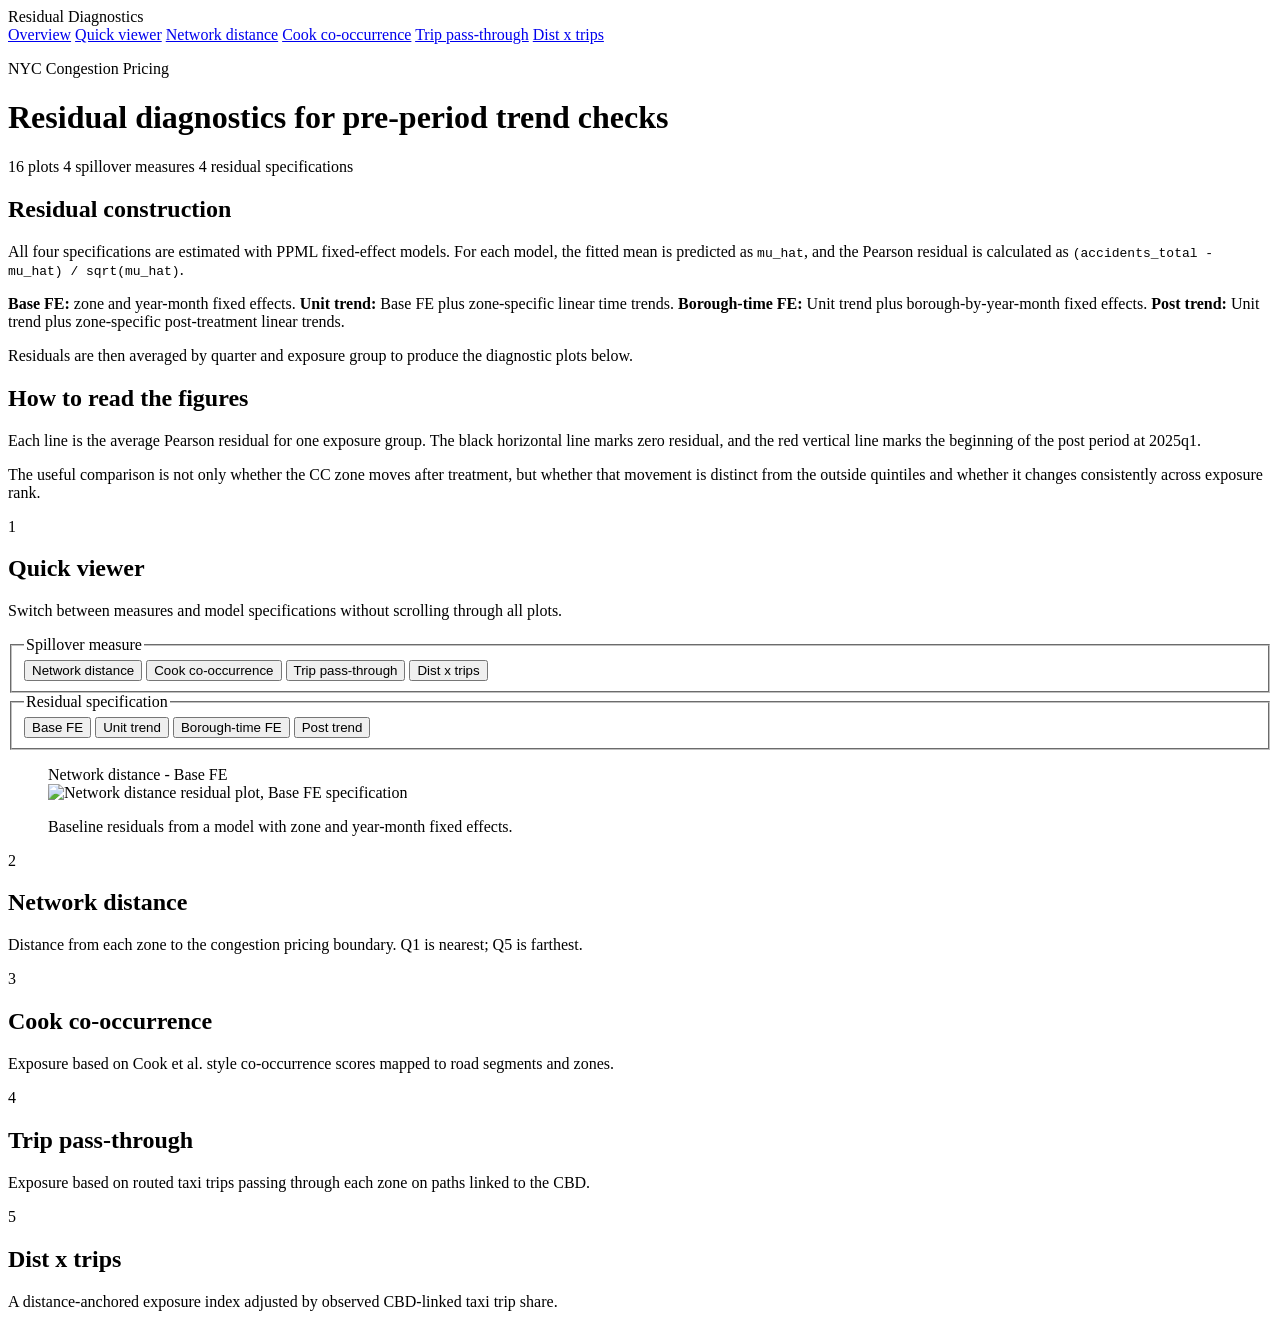
==== index.html @ 5dd65f9c "Add files via upload" ====
<!doctype html>
<html lang="zh-CN">
  <head>
    <meta charset="utf-8">
    <meta name="viewport" content="width=device-width, initial-scale=1">
    <title>NYC Congestion Pricing - Residual Diagnostics</title>
    <meta
      name="description"
      content="Residual diagnostics for NYC congestion pricing analysis, generated from Residuals.do."
    >
    <link
      rel="icon"
      href="data:image/svg+xml,%3Csvg xmlns='http://www.w3.org/2000/svg' viewBox='0 0 64 64'%3E%3Crect width='64' height='64' rx='12' fill='%23237a57'/%3E%3Cpath d='M13 43h38M13 32h38M13 21h38' stroke='white' stroke-width='5' stroke-linecap='round'/%3E%3Ccircle cx='22' cy='32' r='5' fill='%23f1c64b'/%3E%3Ccircle cx='42' cy='21' r='5' fill='%23f1c64b'/%3E%3C/svg%3E"
    >
    <link rel="stylesheet" href="assets/site.css">
  </head>
  <body>
    <div class="page-shell">
      <aside class="toc" aria-label="Page contents">
        <div class="toc-title">Residual Diagnostics</div>
        <nav>
          <a href="#overview">Overview</a>
          <a href="#quick-viewer">Quick viewer</a>
          <a href="#network-distance">Network distance</a>
          <a href="#cook-cooccurrence">Cook co-occurrence</a>
          <a href="#trip-pass-through">Trip pass-through</a>
          <a href="#dist-x-trips">Dist x trips</a>
        </nav>
      </aside>

      <main class="content">
        <header id="overview" class="page-header">
          <p class="kicker">NYC Congestion Pricing</p>
          <h1>Residual diagnostics for pre-period trend checks</h1>
          <div class="summary-strip" aria-label="Site summary">
            <span>16 plots</span>
            <span>4 spillover measures</span>
            <span>4 residual specifications</span>
          </div>
        </header>

        <section class="note-block">
          <h2>Residual construction</h2>
          <p>
            All four specifications are estimated with PPML fixed-effect models.
            For each model, the fitted mean is predicted as <code>mu_hat</code>,
            and the Pearson residual is calculated as
            <code>(accidents_total - mu_hat) / sqrt(mu_hat)</code>.
          </p>
          <p>
            <strong>Base FE:</strong> zone and year-month fixed effects.
            <strong>Unit trend:</strong> Base FE plus zone-specific linear time trends.
            <strong>Borough-time FE:</strong> Unit trend plus borough-by-year-month fixed effects.
            <strong>Post trend:</strong> Unit trend plus zone-specific post-treatment linear trends.
          </p>
          <p>
            Residuals are then averaged by quarter and exposure group to produce
            the diagnostic plots below.
          </p>
        </section>

        <section class="note-block">
          <h2>How to read the figures</h2>
          <p>
            Each line is the average Pearson residual for one exposure group. The
            black horizontal line marks zero residual, and the red vertical line
            marks the beginning of the post period at 2025q1.
          </p>
          <p>
            The useful comparison is not only whether the CC zone moves after
            treatment, but whether that movement is distinct from the outside
            quintiles and whether it changes consistently across exposure rank.
          </p>
        </section>

        <section id="quick-viewer" class="viewer-section">
          <div class="section-heading">
            <span class="section-number">1</span>
            <div>
              <h2>Quick viewer</h2>
              <p>Switch between measures and model specifications without scrolling through all plots.</p>
            </div>
          </div>

          <div class="viewer-tool" aria-live="polite">
            <div class="control-panel">
              <fieldset>
                <legend>Spillover measure</legend>
                <div class="segmented" data-control="measure">
                  <button type="button" data-value="dis" class="active">Network distance</button>
                  <button type="button" data-value="cook">Cook co-occurrence</button>
                  <button type="button" data-value="trip">Trip pass-through</button>
                  <button type="button" data-value="ditr">Dist x trips</button>
                </div>
              </fieldset>

              <fieldset>
                <legend>Residual specification</legend>
                <div class="segmented" data-control="spec">
                  <button type="button" data-value="base" class="active">Base FE</button>
                  <button type="button" data-value="bt">Unit trend</button>
                  <button type="button" data-value="bym">Borough-time FE</button>
                  <button type="button" data-value="btp">Post trend</button>
                </div>
              </fieldset>
            </div>

            <figure class="featured-figure">
              <figcaption>
                <span id="featured-title">Network distance - Base FE</span>
              </figcaption>
              <img
                id="featured-img"
                src="assets/residuals/png/residuals_dis_base.png"
                alt="Network distance residual plot, Base FE specification"
              >
              <p id="featured-note">
                Baseline residuals from a model with zone and year-month fixed effects.
              </p>
            </figure>
          </div>
        </section>

        <section id="network-distance" class="measure-section">
          <div class="section-heading">
            <span class="section-number">2</span>
            <div>
              <h2>Network distance</h2>
              <p>Distance from each zone to the congestion pricing boundary. Q1 is nearest; Q5 is farthest.</p>
            </div>
          </div>
          <div class="figure-grid" data-measure-grid="dis"></div>
        </section>

        <section id="cook-cooccurrence" class="measure-section">
          <div class="section-heading">
            <span class="section-number">3</span>
            <div>
              <h2>Cook co-occurrence</h2>
              <p>Exposure based on Cook et al. style co-occurrence scores mapped to road segments and zones.</p>
            </div>
          </div>
          <div class="figure-grid" data-measure-grid="cook"></div>
        </section>

        <section id="trip-pass-through" class="measure-section">
          <div class="section-heading">
            <span class="section-number">4</span>
            <div>
              <h2>Trip pass-through</h2>
              <p>Exposure based on routed taxi trips passing through each zone on paths linked to the CBD.</p>
            </div>
          </div>
          <div class="figure-grid" data-measure-grid="trip"></div>
        </section>

        <section id="dist-x-trips" class="measure-section">
          <div class="section-heading">
            <span class="section-number">5</span>
            <div>
              <h2>Dist x trips</h2>
              <p>A distance-anchored exposure index adjusted by observed CBD-linked taxi trip share.</p>
            </div>
          </div>
          <div class="figure-grid" data-measure-grid="ditr"></div>
        </section>
      </main>
    </div>

    <script src="assets/site.js"></script>
  </body>
</html>
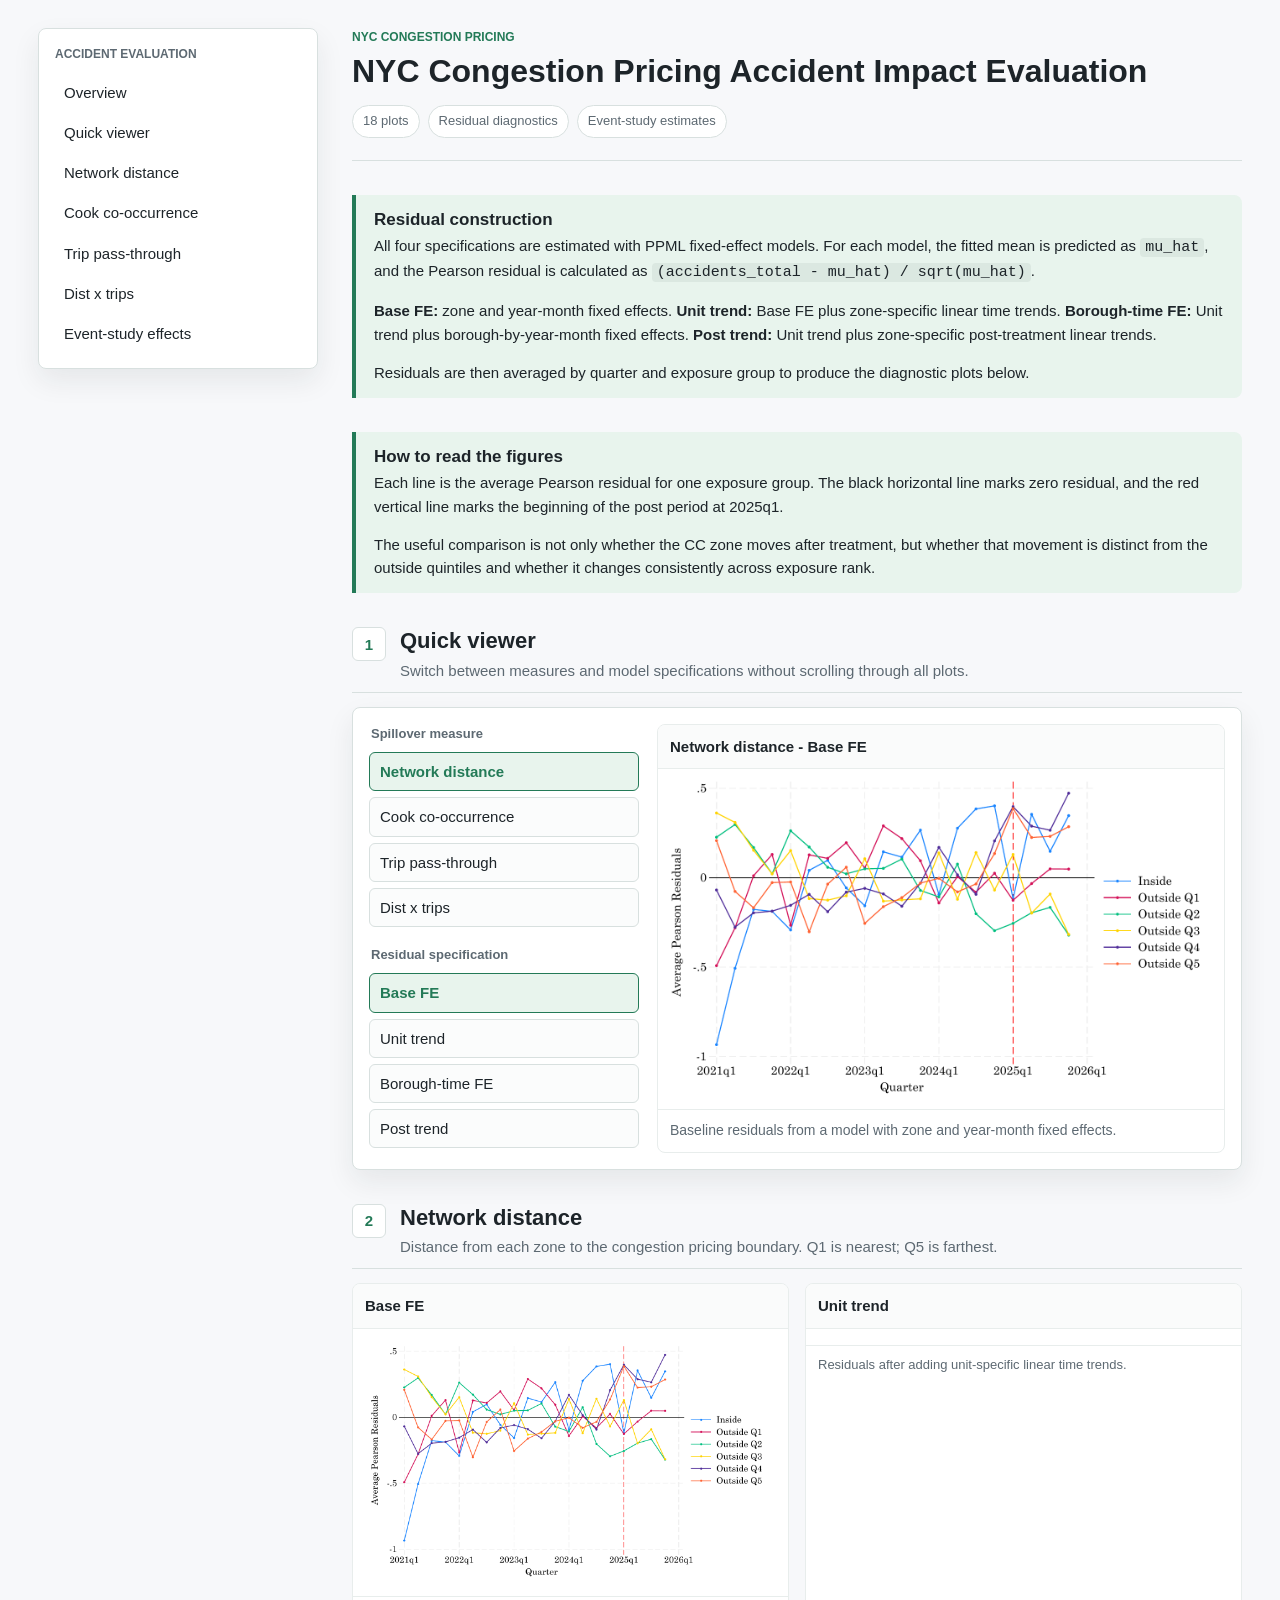
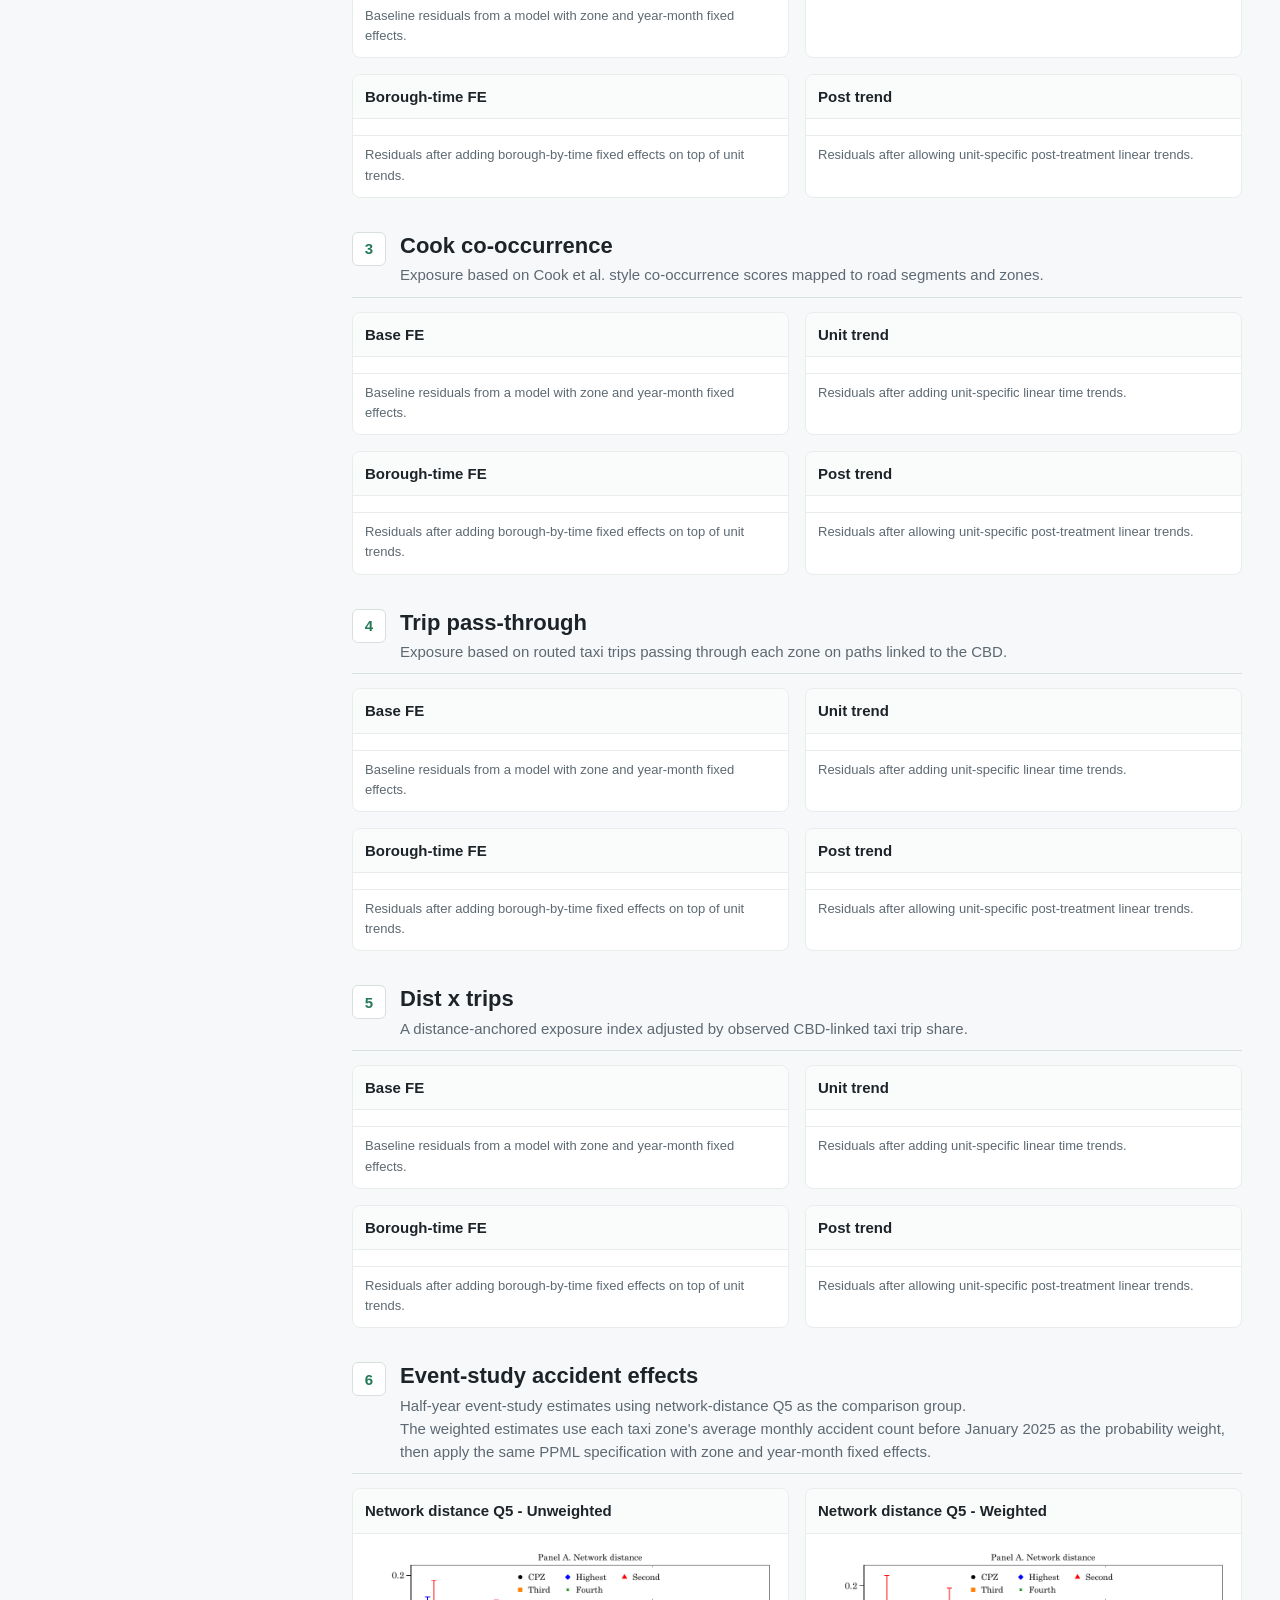
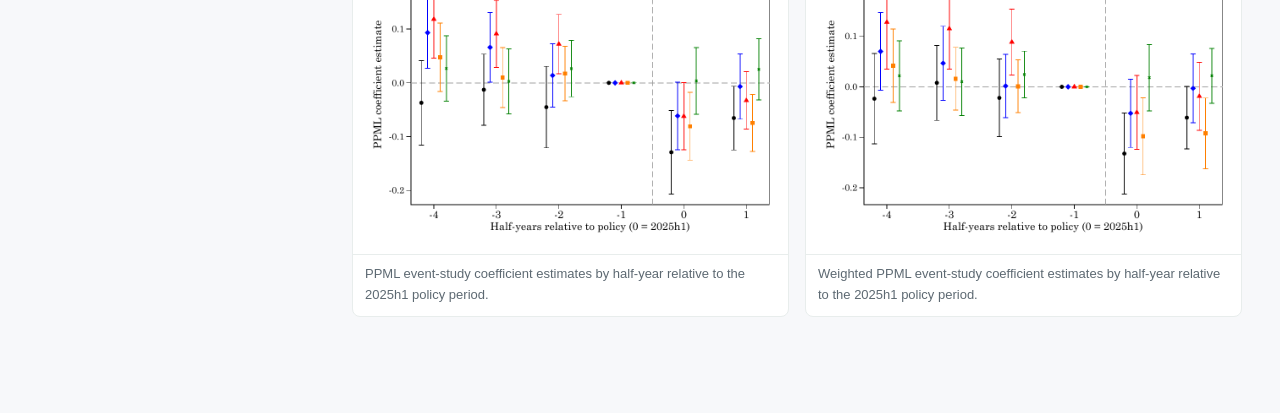
==== commit 793b25eb: "Update accident evaluation site" ====
--- a/index.html
+++ b/index.html
@@ -1,172 +1,16 @@
 <!doctype html>
-<html lang="zh-CN">
+<html lang="en">
   <head>
     <meta charset="utf-8">
     <meta name="viewport" content="width=device-width, initial-scale=1">
-    <title>NYC Congestion Pricing - Residual Diagnostics</title>
-    <meta
-      name="description"
-      content="Residual diagnostics for NYC congestion pricing analysis, generated from Residuals.do."
-    >
-    <link
-      rel="icon"
-      href="data:image/svg+xml,%3Csvg xmlns='http://www.w3.org/2000/svg' viewBox='0 0 64 64'%3E%3Crect width='64' height='64' rx='12' fill='%23237a57'/%3E%3Cpath d='M13 43h38M13 32h38M13 21h38' stroke='white' stroke-width='5' stroke-linecap='round'/%3E%3Ccircle cx='22' cy='32' r='5' fill='%23f1c64b'/%3E%3Ccircle cx='42' cy='21' r='5' fill='%23f1c64b'/%3E%3C/svg%3E"
-    >
-    <link rel="stylesheet" href="assets/site.css">
+    <meta http-equiv="refresh" content="0; url=Residuals/">
+    <title>NYC Congestion Pricing Accident Impact Evaluation</title>
+    <link rel="canonical" href="Residuals/">
   </head>
   <body>
-    <div class="page-shell">
-      <aside class="toc" aria-label="Page contents">
-        <div class="toc-title">Residual Diagnostics</div>
-        <nav>
-          <a href="#overview">Overview</a>
-          <a href="#quick-viewer">Quick viewer</a>
-          <a href="#network-distance">Network distance</a>
-          <a href="#cook-cooccurrence">Cook co-occurrence</a>
-          <a href="#trip-pass-through">Trip pass-through</a>
-          <a href="#dist-x-trips">Dist x trips</a>
-        </nav>
-      </aside>
-
-      <main class="content">
-        <header id="overview" class="page-header">
-          <p class="kicker">NYC Congestion Pricing</p>
-          <h1>Residual diagnostics for pre-period trend checks</h1>
-          <div class="summary-strip" aria-label="Site summary">
-            <span>16 plots</span>
-            <span>4 spillover measures</span>
-            <span>4 residual specifications</span>
-          </div>
-        </header>
-
-        <section class="note-block">
-          <h2>Residual construction</h2>
-          <p>
-            All four specifications are estimated with PPML fixed-effect models.
-            For each model, the fitted mean is predicted as <code>mu_hat</code>,
-            and the Pearson residual is calculated as
-            <code>(accidents_total - mu_hat) / sqrt(mu_hat)</code>.
-          </p>
-          <p>
-            <strong>Base FE:</strong> zone and year-month fixed effects.
-            <strong>Unit trend:</strong> Base FE plus zone-specific linear time trends.
-            <strong>Borough-time FE:</strong> Unit trend plus borough-by-year-month fixed effects.
-            <strong>Post trend:</strong> Unit trend plus zone-specific post-treatment linear trends.
-          </p>
-          <p>
-            Residuals are then averaged by quarter and exposure group to produce
-            the diagnostic plots below.
-          </p>
-        </section>
-
-        <section class="note-block">
-          <h2>How to read the figures</h2>
-          <p>
-            Each line is the average Pearson residual for one exposure group. The
-            black horizontal line marks zero residual, and the red vertical line
-            marks the beginning of the post period at 2025q1.
-          </p>
-          <p>
-            The useful comparison is not only whether the CC zone moves after
-            treatment, but whether that movement is distinct from the outside
-            quintiles and whether it changes consistently across exposure rank.
-          </p>
-        </section>
-
-        <section id="quick-viewer" class="viewer-section">
-          <div class="section-heading">
-            <span class="section-number">1</span>
-            <div>
-              <h2>Quick viewer</h2>
-              <p>Switch between measures and model specifications without scrolling through all plots.</p>
-            </div>
-          </div>
-
-          <div class="viewer-tool" aria-live="polite">
-            <div class="control-panel">
-              <fieldset>
-                <legend>Spillover measure</legend>
-                <div class="segmented" data-control="measure">
-                  <button type="button" data-value="dis" class="active">Network distance</button>
-                  <button type="button" data-value="cook">Cook co-occurrence</button>
-                  <button type="button" data-value="trip">Trip pass-through</button>
-                  <button type="button" data-value="ditr">Dist x trips</button>
-                </div>
-              </fieldset>
-
-              <fieldset>
-                <legend>Residual specification</legend>
-                <div class="segmented" data-control="spec">
-                  <button type="button" data-value="base" class="active">Base FE</button>
-                  <button type="button" data-value="bt">Unit trend</button>
-                  <button type="button" data-value="bym">Borough-time FE</button>
-                  <button type="button" data-value="btp">Post trend</button>
-                </div>
-              </fieldset>
-            </div>
-
-            <figure class="featured-figure">
-              <figcaption>
-                <span id="featured-title">Network distance - Base FE</span>
-              </figcaption>
-              <img
-                id="featured-img"
-                src="assets/residuals/png/residuals_dis_base.png"
-                alt="Network distance residual plot, Base FE specification"
-              >
-              <p id="featured-note">
-                Baseline residuals from a model with zone and year-month fixed effects.
-              </p>
-            </figure>
-          </div>
-        </section>
-
-        <section id="network-distance" class="measure-section">
-          <div class="section-heading">
-            <span class="section-number">2</span>
-            <div>
-              <h2>Network distance</h2>
-              <p>Distance from each zone to the congestion pricing boundary. Q1 is nearest; Q5 is farthest.</p>
-            </div>
-          </div>
-          <div class="figure-grid" data-measure-grid="dis"></div>
-        </section>
-
-        <section id="cook-cooccurrence" class="measure-section">
-          <div class="section-heading">
-            <span class="section-number">3</span>
-            <div>
-              <h2>Cook co-occurrence</h2>
-              <p>Exposure based on Cook et al. style co-occurrence scores mapped to road segments and zones.</p>
-            </div>
-          </div>
-          <div class="figure-grid" data-measure-grid="cook"></div>
-        </section>
-
-        <section id="trip-pass-through" class="measure-section">
-          <div class="section-heading">
-            <span class="section-number">4</span>
-            <div>
-              <h2>Trip pass-through</h2>
-              <p>Exposure based on routed taxi trips passing through each zone on paths linked to the CBD.</p>
-            </div>
-          </div>
-          <div class="figure-grid" data-measure-grid="trip"></div>
-        </section>
-
-        <section id="dist-x-trips" class="measure-section">
-          <div class="section-heading">
-            <span class="section-number">5</span>
-            <div>
-              <h2>Dist x trips</h2>
-              <p>A distance-anchored exposure index adjusted by observed CBD-linked taxi trip share.</p>
-            </div>
-          </div>
-          <div class="figure-grid" data-measure-grid="ditr"></div>
-        </section>
-      </main>
-    </div>
-
-    <script src="assets/site.js"></script>
+    <p>
+      Redirecting to
+      <a href="Residuals/">NYC Congestion Pricing Accident Impact Evaluation</a>.
+    </p>
   </body>
 </html>
